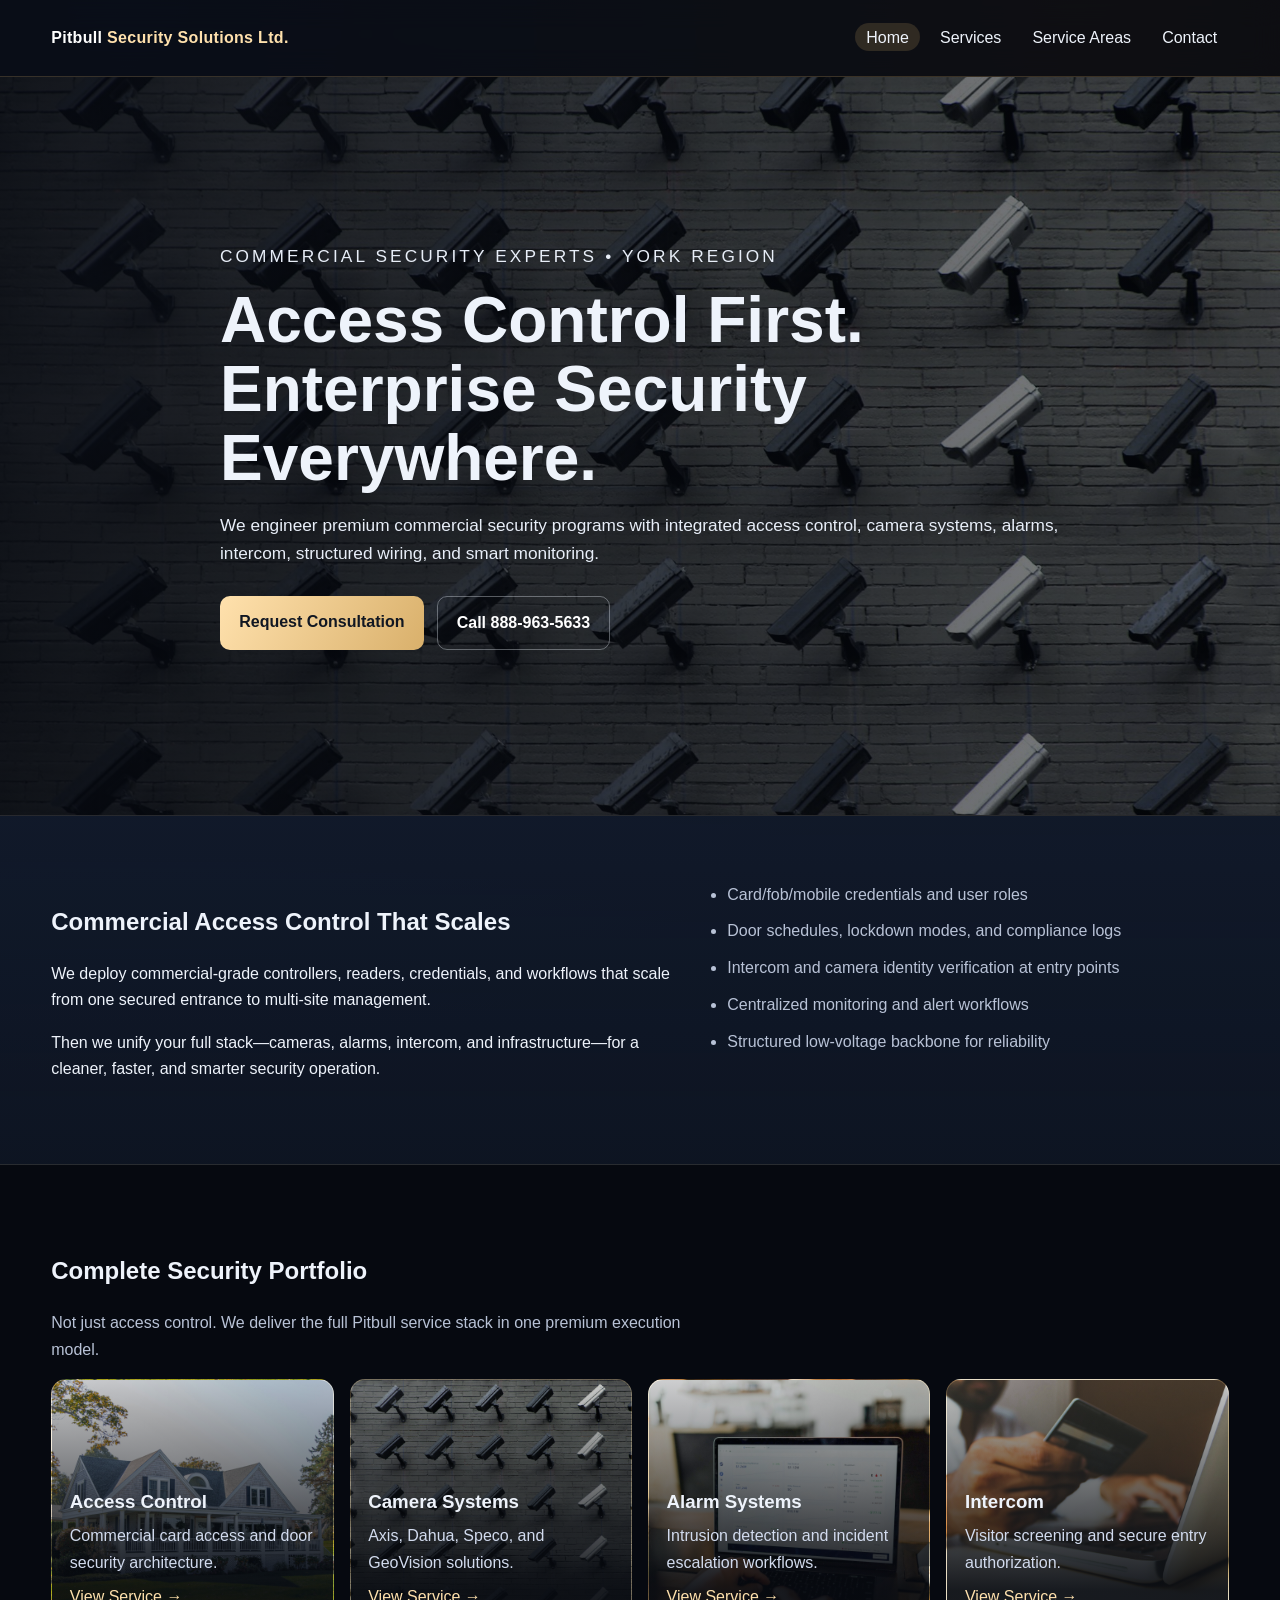
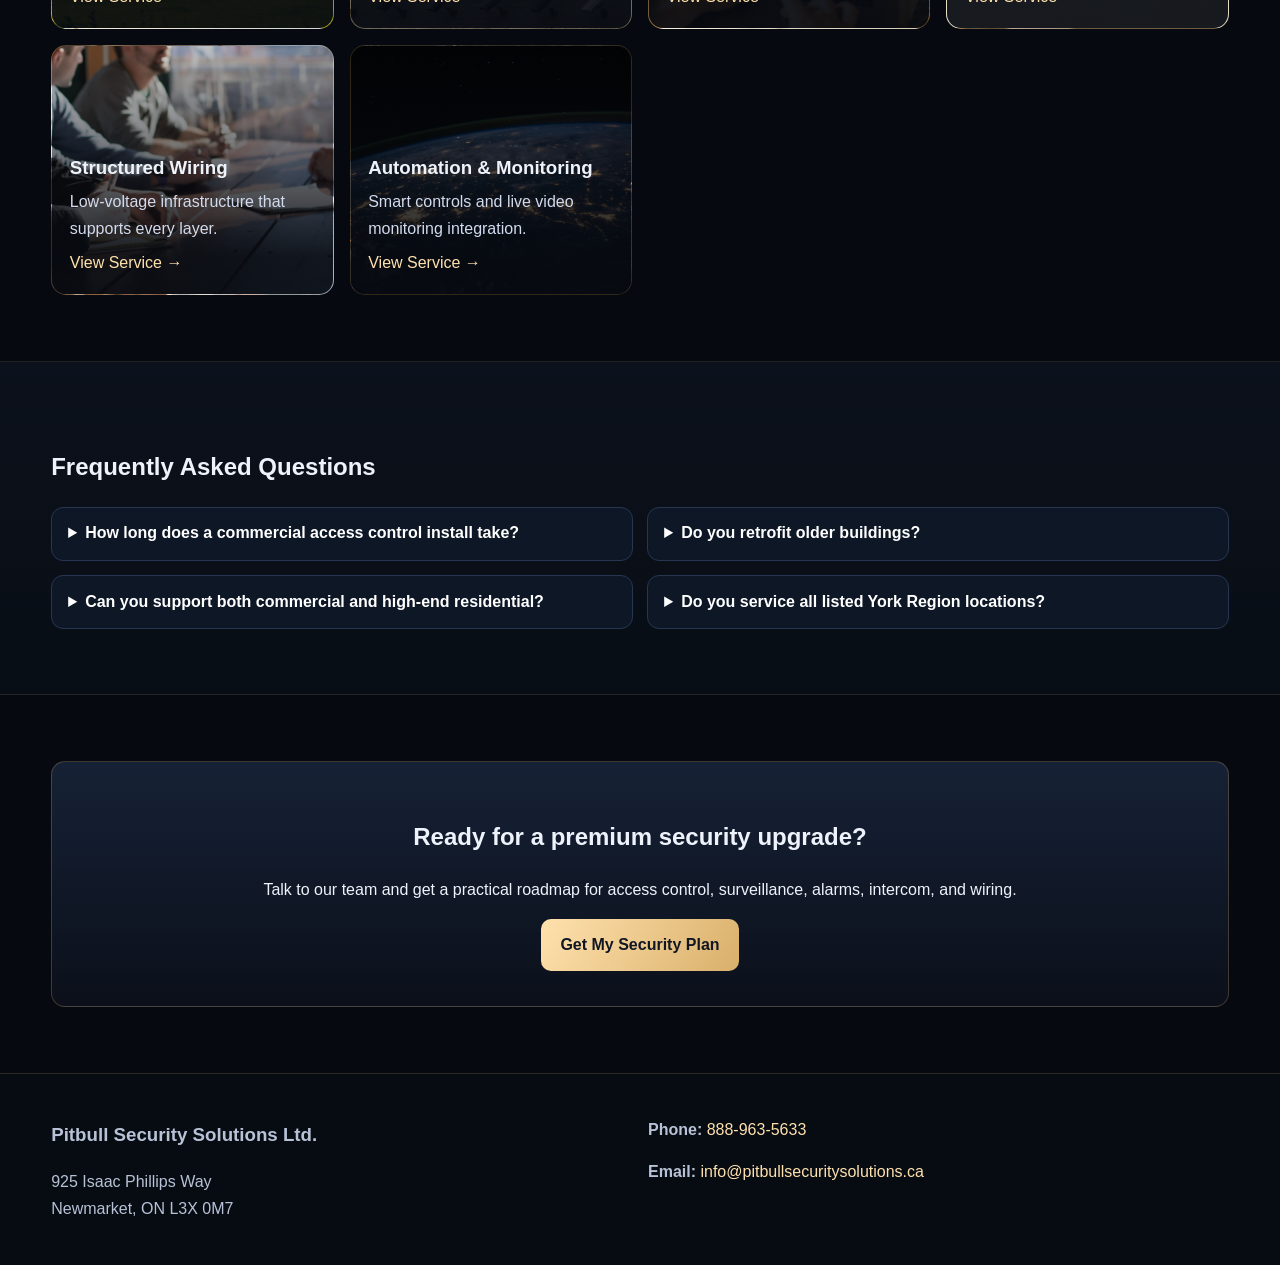
==== index.html @ b4ac7568 "Add service pages and images for Access Control, Alarm Systems, and Service Areas ### Motivation  - " ====
<!doctype html>
<html lang="en-CA">
<head>
  <meta charset="UTF-8">
  <meta name="viewport" content="width=device-width, initial-scale=1.0">
  <title>Commercial Security & Access Control Newmarket | Pitbull Security Solutions Ltd.</title>
  <meta name="description" content="Pitbull Security Solutions Ltd. delivers commercial-first access control, camera systems, alarms, intercom, structured wiring, automation, and monitoring in Newmarket, Aurora, Richmond Hill, East Gwillimbury, Bradford, Georgina/Keswick, and Vaughan.">
  <meta name="keywords" content="commercial access control Newmarket, security cameras Aurora, alarm systems Richmond Hill, intercom installation Vaughan, structured wiring East Gwillimbury, live video monitoring York Region">
  <meta name="robots" content="index,follow,max-snippet:-1,max-image-preview:large,max-video-preview:-1">
  <meta name="author" content="Pitbull Security Solutions Ltd.">
  <meta name="theme-color" content="#060910">
  <meta property="og:locale" content="en_CA">
  <meta property="og:title" content="Pitbull Security Solutions Ltd. | Premium Commercial Security Integration">
  <meta property="og:description" content="Access control-led security design with premium cameras, alarms, intercom, and structured wiring.">
  <meta property="og:type" content="website">
  <meta property="og:url" content="https://pitbullsecuritysolutions.ca/">
  <meta property="og:image" content="https://images.unsplash.com/photo-1529078155058-5d716f45d604?auto=format&fit=crop&w=1600&q=80">
  <meta name="twitter:card" content="summary_large_image">
  <link rel="canonical" href="https://pitbullsecuritysolutions.ca/">
  <link rel="stylesheet" href="styles.css">
  <script type="application/ld+json">
  {
    "@context":"https://schema.org",
    "@graph":[
      {
        "@type":"SecurityService",
        "@id":"https://pitbullsecuritysolutions.ca/#business",
        "name":"Pitbull Security Solutions Ltd.",
        "url":"https://pitbullsecuritysolutions.ca/",
        "telephone":"+1-888-963-5633",
        "email":"info@pitbullsecuritysolutions.ca",
        "image":"https://images.unsplash.com/photo-1529078155058-5d716f45d604?auto=format&fit=crop&w=1600&q=80",
        "address":{"@type":"PostalAddress","streetAddress":"925 Isaac Phillips Way","addressLocality":"Newmarket","addressRegion":"ON","postalCode":"L3X 0M7","addressCountry":"CA"},
        "areaServed":["Newmarket","Aurora","Richmond Hill","East Gwillimbury","Bradford","Georgina","Keswick","Vaughan"],
        "serviceType":["Access Control","Card Access","Camera Systems","Video Surveillance","Alarm Systems","Intercom","Structured Wiring","Low-Voltage Wiring","Smart Home Automation","Automation Systems","Live Video Monitoring"]
      },
      {
        "@type":"FAQPage",
        "mainEntity":[
          {"@type":"Question","name":"What types of properties do you secure?","acceptedAnswer":{"@type":"Answer","text":"We design and install security systems for offices, retail units, warehouses, mixed-use buildings, and high-end residential properties."}},
          {"@type":"Question","name":"Can you combine access control, cameras, alarms, and intercom in one system?","acceptedAnswer":{"@type":"Answer","text":"Yes. Pitbull Security Solutions builds integrated security environments where access control, surveillance, alarms, and intercom work together under one strategy."}},
          {"@type":"Question","name":"Do you provide structured low-voltage wiring?","acceptedAnswer":{"@type":"Answer","text":"Yes. We install structured Cat6/Cat6A low-voltage wiring to support access control, camera systems, alarms, intercom, and future expansion."}},
          {"@type":"Question","name":"Which York Region areas do you serve?","acceptedAnswer":{"@type":"Answer","text":"We serve Newmarket, Aurora, Richmond Hill, East Gwillimbury, Bradford, Georgina/Keswick, and Vaughan."}}
        ]
      }
    ]
  }
  </script>
</head>
<body>
<header class="site-header">
  <div class="container nav-wrap">
    <a class="brand" href="index.html">Pitbull <span>Security Solutions Ltd.</span></a>
    <nav aria-label="Primary navigation">
      <ul>
        <li><a href="index.html" aria-current="page">Home</a></li>
        <li><a href="services.html">Services</a></li>
        <li><a href="areas.html">Service Areas</a></li>
        <li><a href="contact.html">Contact</a></li>
      </ul>
    </nav>
  </div>
</header>

<main>
  <section class="hero">
    <div class="container hero-content">
      <p class="eyebrow">Commercial Security Experts • York Region</p>
      <h1>Access Control First.<br>Enterprise Security Everywhere.</h1>
      <p>We engineer premium commercial security programs with integrated access control, camera systems, alarms, intercom, structured wiring, and smart monitoring.</p>
      <div class="hero-actions">
        <a class="btn btn-primary" href="contact.html">Request Consultation</a>
        <a class="btn btn-secondary" href="tel:8889635633">Call 888-963-5633</a>
      </div>
    </div>
  </section>

  <section class="section dark-panel">
    <div class="container two-col">
      <div>
        <h2>Commercial Access Control That Scales</h2>
        <p>We deploy commercial-grade controllers, readers, credentials, and workflows that scale from one secured entrance to multi-site management.</p>
        <p>Then we unify your full stack—cameras, alarms, intercom, and infrastructure—for a cleaner, faster, and smarter security operation.</p>
      </div>
      <ul class="feature-list">
        <li>Card/fob/mobile credentials and user roles</li>
        <li>Door schedules, lockdown modes, and compliance logs</li>
        <li>Intercom and camera identity verification at entry points</li>
        <li>Centralized monitoring and alert workflows</li>
        <li>Structured low-voltage backbone for reliability</li>
      </ul>
    </div>
  </section>

  <section class="section">
    <div class="container">
      <h2>Complete Security Portfolio</h2>
      <p class="section-lead">Not just access control. We deliver the full Pitbull service stack in one premium execution model.</p>
      <div class="service-grid">
        <article class="service-tile img-access"><div><h3>Access Control</h3><p>Commercial card access and door security architecture.</p><a href="access-control.html">View Service →</a></div></article>
        <article class="service-tile img-camera"><div><h3>Camera Systems</h3><p>Axis, Dahua, Speco, and GeoVision solutions.</p><a href="camera-systems.html">View Service →</a></div></article>
        <article class="service-tile img-alarm"><div><h3>Alarm Systems</h3><p>Intrusion detection and incident escalation workflows.</p><a href="alarm-systems.html">View Service →</a></div></article>
        <article class="service-tile img-intercom"><div><h3>Intercom</h3><p>Visitor screening and secure entry authorization.</p><a href="intercom.html">View Service →</a></div></article>
        <article class="service-tile img-wiring"><div><h3>Structured Wiring</h3><p>Low-voltage infrastructure that supports every layer.</p><a href="structured-wiring.html">View Service →</a></div></article>
        <article class="service-tile img-automation"><div><h3>Automation & Monitoring</h3><p>Smart controls and live video monitoring integration.</p><a href="automation-monitoring.html">View Service →</a></div></article>
      </div>
    </div>
  </section>

  <section class="section faq-section">
    <div class="container">
      <h2>Frequently Asked Questions</h2>
      <div class="faq-grid">
        <details class="faq-item"><summary>How long does a commercial access control install take?</summary><p>Most projects begin with a site survey, then deployment timeline depends on door count, wiring pathways, and integration complexity.</p></details>
        <details class="faq-item"><summary>Do you retrofit older buildings?</summary><p>Yes. We commonly retrofit existing buildings with modern card access, cameras, and structured wiring without disrupting daily operations.</p></details>
        <details class="faq-item"><summary>Can you support both commercial and high-end residential?</summary><p>Absolutely. Our primary positioning is commercial, while still providing luxury residential solutions where needed.</p></details>
        <details class="faq-item"><summary>Do you service all listed York Region locations?</summary><p>Yes—Newmarket, Aurora, Richmond Hill, East Gwillimbury, Bradford, Georgina/Keswick, and Vaughan.</p></details>
      </div>
    </div>
  </section>

  <section class="section cta">
    <div class="container cta-wrap">
      <h2>Ready for a premium security upgrade?</h2>
      <p>Talk to our team and get a practical roadmap for access control, surveillance, alarms, intercom, and wiring.</p>
      <a class="btn btn-primary" href="contact.html">Get My Security Plan</a>
    </div>
  </section>
</main>

<footer class="site-footer">
  <div class="container footer-grid">
    <div>
      <h3>Pitbull Security Solutions Ltd.</h3>
      <p>925 Isaac Phillips Way<br>Newmarket, ON L3X 0M7</p>
    </div>
    <div>
      <p><strong>Phone:</strong> <a href="tel:8889635633">888-963-5633</a></p>
      <p><strong>Email:</strong> <a href="mailto:info@pitbullsecuritysolutions.ca">info@pitbullsecuritysolutions.ca</a></p>
    </div>
  </div>
</footer>
</body>
</html>
---- styles.css ----
:root {
  --bg: #060910;
  --surface: #111a2b;
  --surface-2: #152239;
  --text: #eef3fb;
  --muted: #b8c2d6;
  --accent: #d9b06b;
  --accent-2: #ffe1ad;
  --line: #273651;
  --max: 1200px;
}
* { box-sizing: border-box; }
html, body { margin: 0; padding: 0; }
body {
  font-family: Inter, "Segoe UI", Roboto, sans-serif;
  color: var(--text);
  line-height: 1.65;
  background:
    radial-gradient(circle at 10% 0, rgba(30,50,83,.45) 0, rgba(30,50,83,0) 35%),
    radial-gradient(circle at 85% 0, rgba(104,73,24,.35) 0, rgba(104,73,24,0) 30%),
    var(--bg);
}
.container { width: min(var(--max), 92vw); margin-inline: auto; }
a { color: var(--accent-2); text-decoration: none; }
a:hover { color: #fff; }

.site-header {
  position: sticky; top: 0; z-index: 100;
  background: rgba(8,11,18,.78);
  border-bottom: 1px solid rgba(217,176,107,.22);
  backdrop-filter: blur(14px);
}
.nav-wrap { min-height: 76px; display: flex; align-items: center; justify-content: space-between; gap: 1rem; }
.brand { color:#fff; font-weight: 800; letter-spacing:.02em; }
.brand span { color: var(--accent-2); }
nav ul { margin:0; padding:0; list-style:none; display:flex; flex-wrap:wrap; gap:.5rem; }
nav a { color: var(--text); border-radius:999px; padding:.35rem .72rem; }
nav a[aria-current="page"], nav a:hover { background: rgba(217,176,107,.17); }

.hero {
  min-height: 82vh; display:flex; align-items:center;
  background-image: linear-gradient(to right, rgba(6,9,16,.9), rgba(6,9,16,.48)), url('assets/images/camera.jpg');
  background-size: cover; background-position: center;
}
.hero-content { max-width: 840px; padding: 5.1rem 0; }
.eyebrow { margin:0 0 1rem; text-transform: uppercase; letter-spacing:.18em; font-size:.74rem; color:var(--accent-2); }
h1 { margin:0 0 1rem; line-height:1.08; font-size: clamp(2rem, 5vw, 4rem); }
.hero p { color:#e8eef8; font-size:1.08rem; }
.hero-actions { display:flex; flex-wrap: wrap; gap:.8rem; margin-top:1.8rem; }
.btn { display:inline-block; padding:.8rem 1.2rem; border-radius:10px; font-weight:700; }
.btn-primary { background: linear-gradient(120deg, var(--accent-2), var(--accent)); color:#111722; }
.btn-secondary { border:1px solid rgba(238,243,251,.35); color:#fff; }

.section { padding: 4.1rem 0; }
.dark-panel { background: linear-gradient(180deg, rgba(17,26,43,.92), rgba(17,26,43,.67)); border-top:1px solid rgba(217,176,107,.12); border-bottom:1px solid rgba(217,176,107,.12); }
.two-col { display:grid; grid-template-columns: 1.2fr 1fr; gap: 2rem; }
.feature-list { margin:0; padding-left:1.2rem; color:var(--muted); }
.feature-list li { margin-bottom:.65rem; }

.section-lead { color:var(--muted); max-width:75ch; }
.cards, .service-links { display:grid; grid-template-columns: repeat(auto-fit,minmax(240px,1fr)); gap:1rem; }
.card {
  background: linear-gradient(180deg, rgba(21,34,57,.92), rgba(16,25,41,.95));
  border:1px solid var(--line); border-radius:14px; padding:1.2rem;
  box-shadow: inset 0 1px rgba(255,255,255,.03), 0 10px 20px rgba(0,0,0,.2);
}
.card h2,.card h3 { margin-top:0; color:#fff; }
.card p { color:var(--muted); }

.service-grid {
  display:grid;
  grid-template-columns: repeat(auto-fit, minmax(280px,1fr));
  gap: 1rem;
}
.service-tile {
  min-height: 250px;
  border-radius: 15px;
  overflow: hidden;
  border: 1px solid rgba(217,176,107,.22);
  position: relative;
  display:flex;
  align-items:flex-end;
  background-size: cover;
  background-position: center;
}
.service-tile::before {
  content:"";
  position:absolute; inset:0;
  background: linear-gradient(to top, rgba(7,10,16,.93) 15%, rgba(7,10,16,.2));
}
.service-tile > div { position: relative; z-index:1; padding:1.1rem; }
.service-tile h3 { margin:0 0 .35rem; }
.service-tile p { margin:.15rem 0 .5rem; color:#d2dbee; }

.img-access { background-image:url('assets/images/access.jpg'); }
.img-camera { background-image:url('assets/images/camera.jpg'); }
.img-alarm { background-image:url('assets/images/alarm.jpg'); }
.img-intercom { background-image:url('assets/images/intercom.jpg'); }
.img-wiring { background-image:url('assets/images/wiring.jpg'); }
.img-automation { background-image:url('assets/images/automation.jpg'); }

.internal-hero {
  padding: 4.5rem 0 3rem;
  background-image: linear-gradient(130deg, rgba(13,21,35,.95), rgba(16,26,44,.78));
  border-bottom: 1px solid rgba(217,176,107,.15);
}
.internal-hero.img-access,
.internal-hero.img-camera,
.internal-hero.img-alarm,
.internal-hero.img-intercom,
.internal-hero.img-wiring,
.internal-hero.img-automation { background-blend-mode: overlay; }
.map-bg { background-image: linear-gradient(130deg, rgba(13,21,35,.93), rgba(16,26,44,.78)), url('assets/images/map.jpg'); background-size:cover; }

.cta-wrap { text-align:center; border:1px solid rgba(217,176,107,.25); border-radius:14px; padding:2.2rem; background:linear-gradient(180deg,rgba(23,35,56,.95),rgba(12,17,27,.92)); }
.site-footer { border-top:1px solid rgba(217,176,107,.18); background:#070b12; color:var(--muted); padding:1.7rem 0; }
.footer-grid { display:grid; grid-template-columns: repeat(auto-fit,minmax(230px,1fr)); gap:1rem; }

@media (max-width: 900px) {
  .two-col { grid-template-columns: 1fr; }
}
@media (max-width: 650px) {
  .nav-wrap { flex-direction:column; justify-content:center; padding:.65rem 0; }
  .hero { min-height: 70vh; }
  .hero-content { padding: 3.4rem 0; }
}

.service-card-link { display: block; }
.service-thumb {
  display: block;
  height: 120px;
  border-radius: 10px;
  margin-bottom: .9rem;
  background-size: cover;
  background-position: center;
  border: 1px solid rgba(217,176,107,.2);
}

.internal-hero.img-access { background-image: linear-gradient(130deg, rgba(13,21,35,.8), rgba(16,26,44,.65)), url('assets/images/access.jpg'); background-size: cover; background-position: center; }
.internal-hero.img-camera { background-image: linear-gradient(130deg, rgba(13,21,35,.8), rgba(16,26,44,.65)), url('assets/images/camera.jpg'); background-size: cover; background-position: center; }
.internal-hero.img-alarm { background-image: linear-gradient(130deg, rgba(13,21,35,.8), rgba(16,26,44,.65)), url('assets/images/alarm.jpg'); background-size: cover; background-position: center; }
.internal-hero.img-intercom { background-image: linear-gradient(130deg, rgba(13,21,35,.8), rgba(16,26,44,.65)), url('assets/images/intercom.jpg'); background-size: cover; background-position: center; }
.internal-hero.img-wiring { background-image: linear-gradient(130deg, rgba(13,21,35,.8), rgba(16,26,44,.65)), url('assets/images/wiring.jpg'); background-size: cover; background-position: center; }
.internal-hero.img-automation { background-image: linear-gradient(130deg, rgba(13,21,35,.8), rgba(16,26,44,.65)), url('assets/images/automation.jpg'); background-size: cover; background-position: center; }

.image-band {
  display: grid;
  grid-template-columns: repeat(auto-fit, minmax(240px,1fr));
  gap: 1rem;
}
.band-tile {
  min-height: 190px;
  border-radius: 14px;
  border: 1px solid rgba(217,176,107,.2);
  position: relative;
  overflow: hidden;
  display: flex;
  align-items: end;
  background-size: cover;
  background-position: center;
}
.band-tile::before {
  content: "";
  position: absolute;
  inset: 0;
  background: linear-gradient(to top, rgba(7,10,16,.88) 20%, rgba(7,10,16,.15));
}
.band-tile h3 {
  position: relative;
  z-index: 1;
  margin: 0;
  padding: 1rem;
}

.img-contact-panel {
  background-image: linear-gradient(140deg, rgba(14,22,36,.92), rgba(14,22,36,.82)), url('assets/images/contact.jpg');
  background-size: cover;
  background-position: center;
}


.img-access-commercial { background-image: linear-gradient(130deg, rgba(10,18,30,.82), rgba(10,18,30,.66)), url('assets/images/access-commercial.jpg'); background-size: cover; background-position: center; }
.img-intercom-pro { background-image: linear-gradient(130deg, rgba(10,18,30,.82), rgba(10,18,30,.66)), url('assets/images/intercom-pro.jpg'); background-size: cover; background-position: center; }
.img-wiring-pro { background-image: linear-gradient(130deg, rgba(10,18,30,.82), rgba(10,18,30,.66)), url('assets/images/wiring-pro.jpg'); background-size: cover; background-position: center; }

.faq-section { background: linear-gradient(180deg, rgba(12,18,29,.9), rgba(8,13,22,.92)); border-top: 1px solid rgba(217,176,107,.12); border-bottom: 1px solid rgba(217,176,107,.12); }
.faq-grid { display: grid; grid-template-columns: 1fr 1fr; gap: .9rem; }
.faq-item { border: 1px solid var(--line); border-radius: 12px; padding: .8rem 1rem; background: rgba(16,25,41,.86); }
.faq-item summary { cursor: pointer; font-weight: 700; color: #fff; }
.faq-item p { color: var(--muted); margin: .75rem 0 0; }

.form-section { padding-top: 0; }
.form-card { max-width: 860px; margin: 0 auto; }
.contact-form { display: grid; grid-template-columns: 1fr 1fr; gap: .9rem; }
.contact-form label { display: grid; gap: .4rem; color: #dce6f7; font-size: .95rem; }
.contact-form input,
.contact-form select,
.contact-form textarea {
  width: 100%;
  border: 1px solid rgba(217,176,107,.22);
  border-radius: 8px;
  background: rgba(8,12,20,.8);
  color: #fff;
  padding: .68rem .75rem;
  font: inherit;
}
.contact-form textarea,
.contact-form label:last-of-type,
.contact-form button { grid-column: 1 / -1; }

@media (max-width: 850px) {
  .faq-grid,
  .contact-form { grid-template-columns: 1fr; }
}
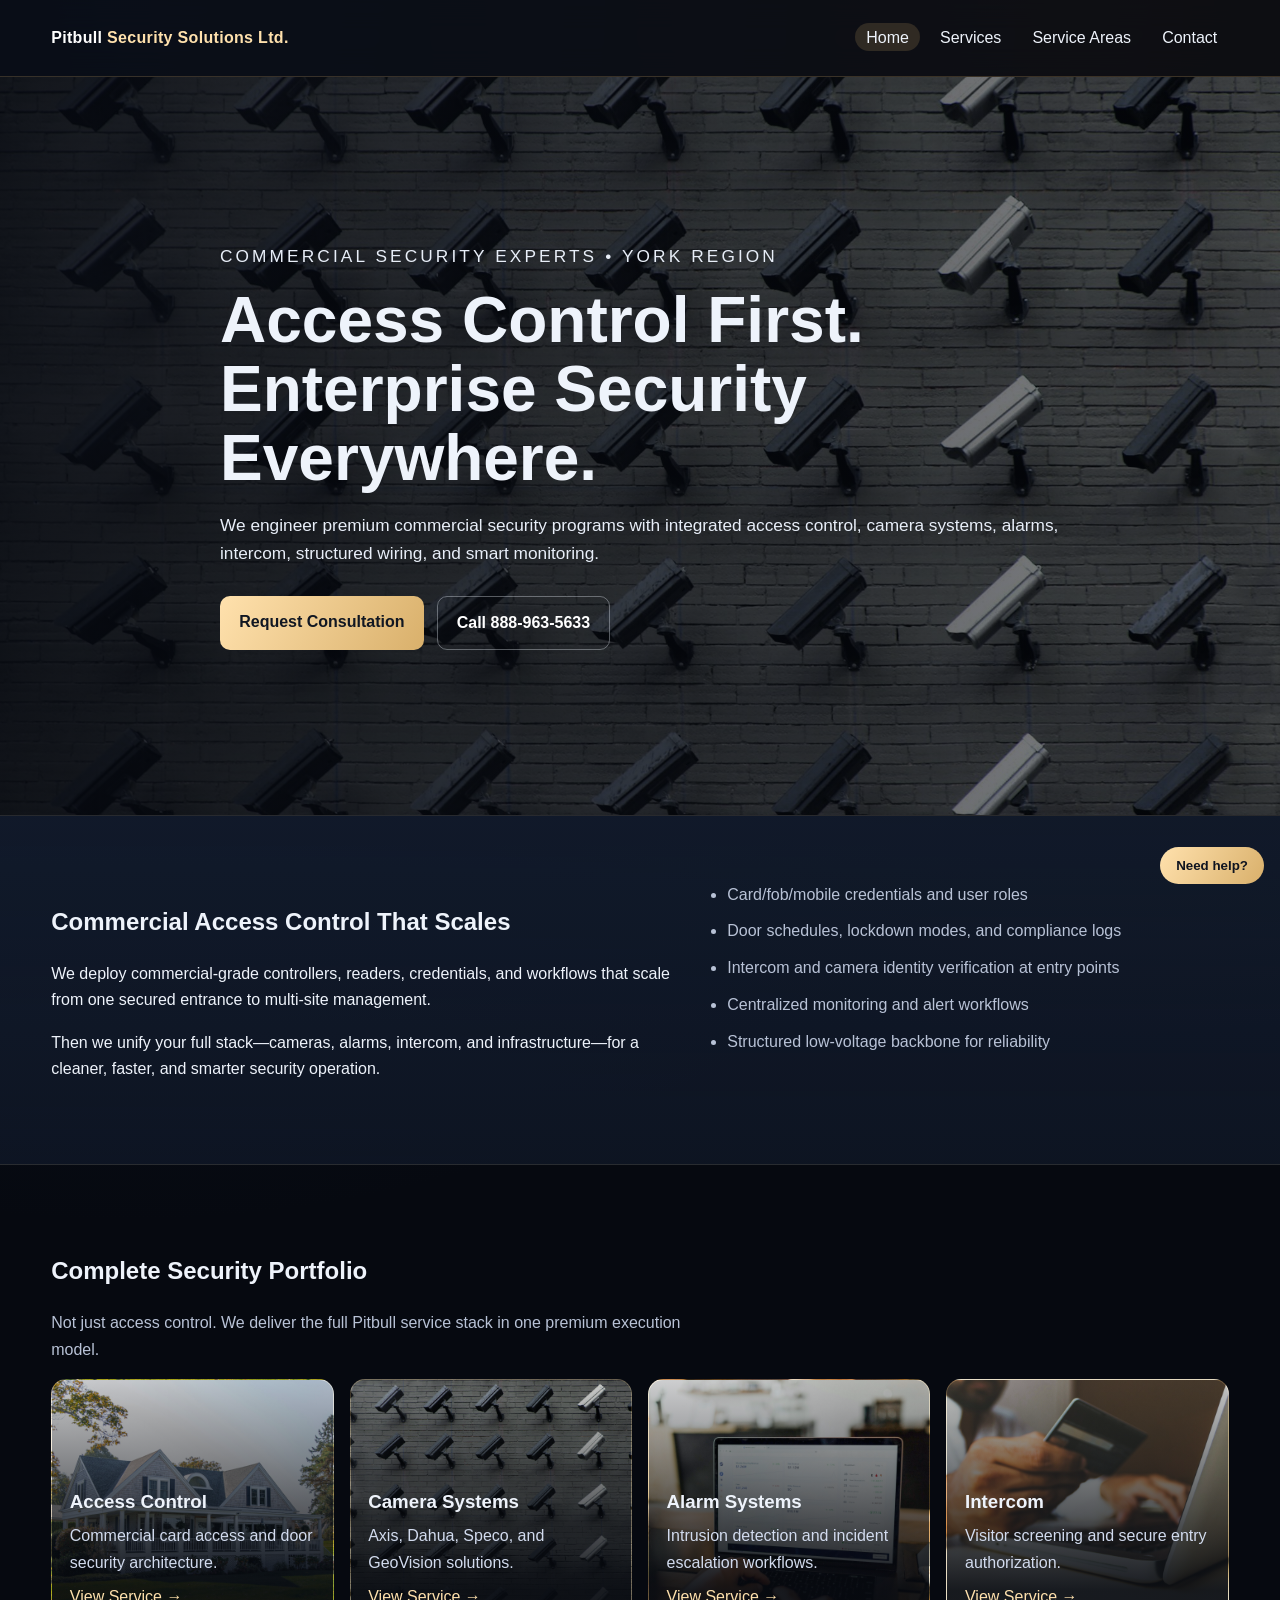
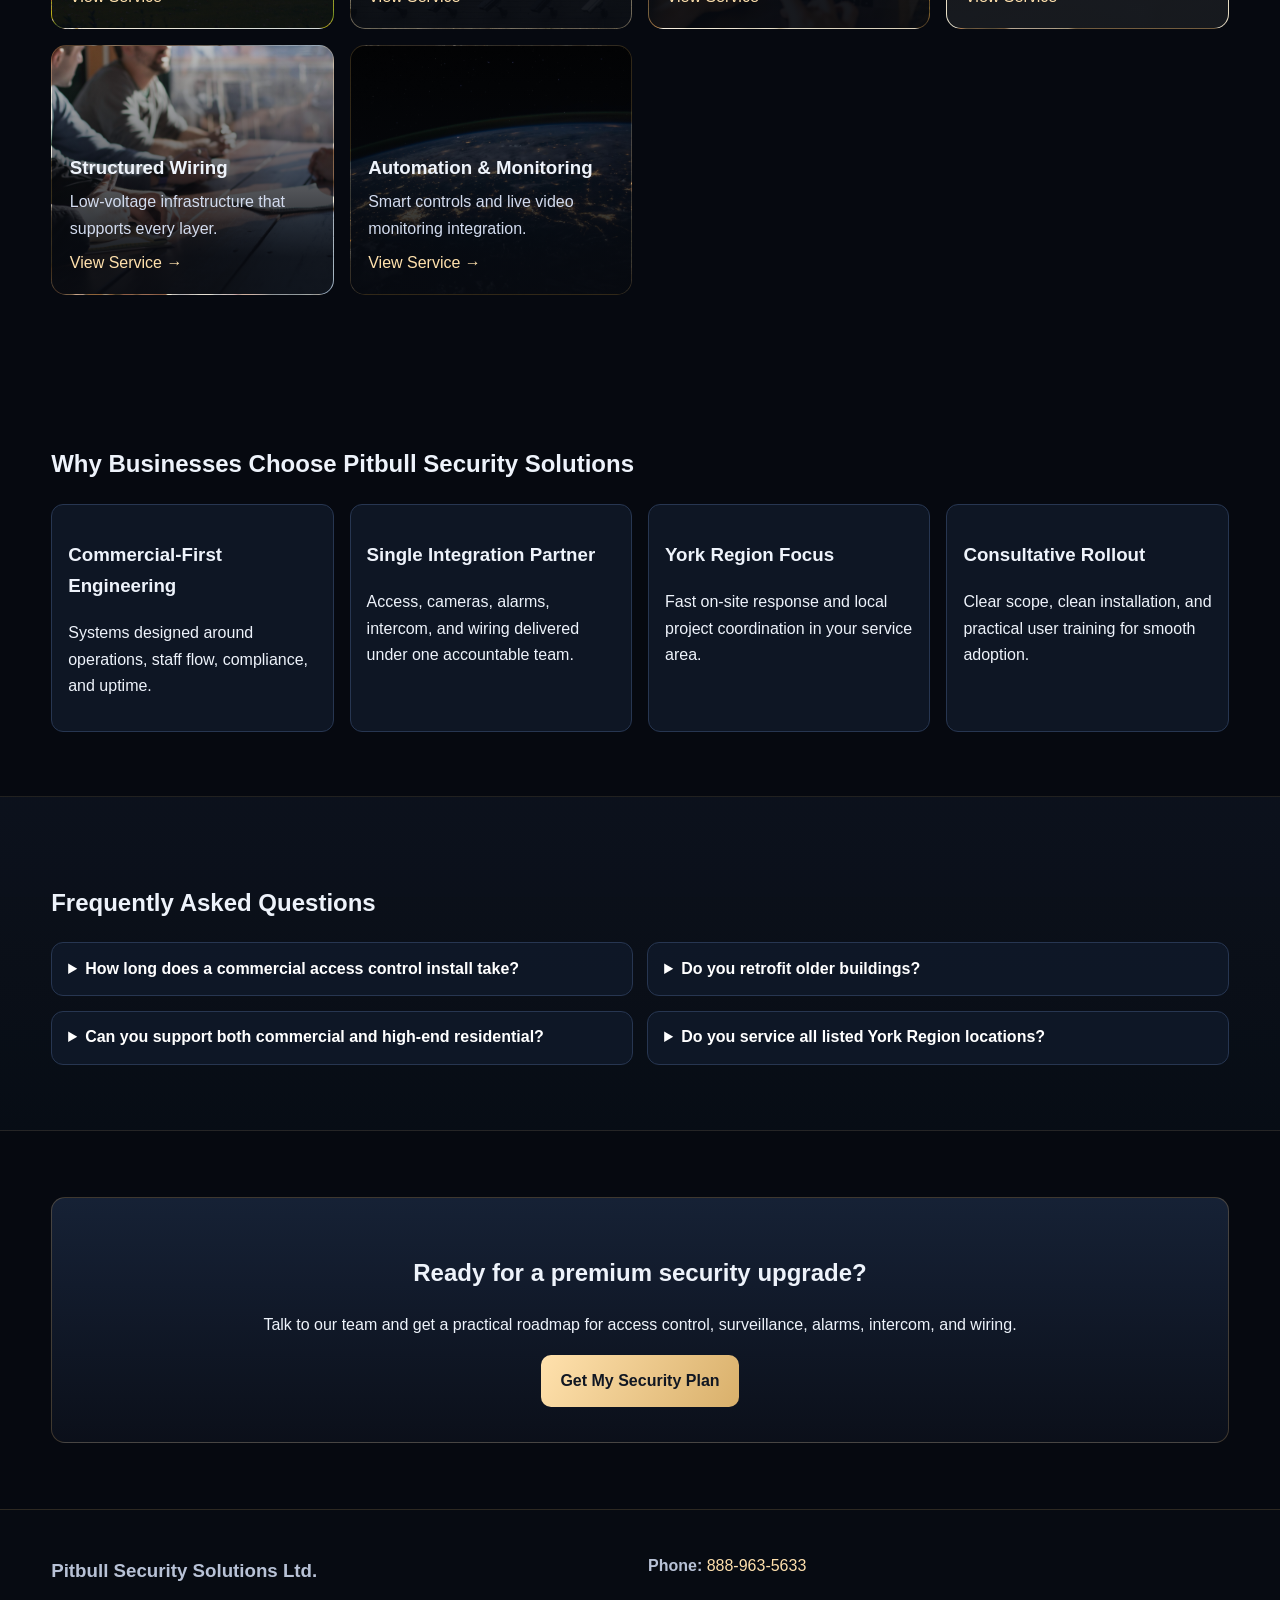
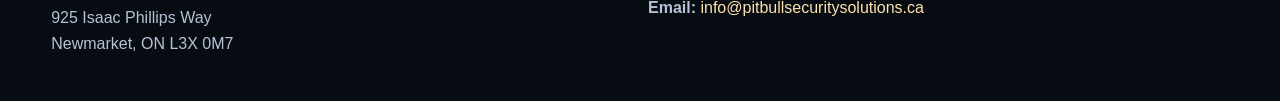
==== commit 4b22a1d9: "Production harden site with chat assistant, richer content, and PWA metadata" ====
--- a/index.html
+++ b/index.html
@@ -18,6 +18,8 @@
   <meta name="twitter:card" content="summary_large_image">
   <link rel="canonical" href="https://pitbullsecuritysolutions.ca/">
   <link rel="stylesheet" href="styles.css">
+  <link rel="icon" href="favicon.svg" type="image/svg+xml">
+  <link rel="manifest" href="site.webmanifest">
   <script type="application/ld+json">
   {
     "@context":"https://schema.org",
@@ -107,6 +109,19 @@
     </div>
   </section>
 
+
+  <section class="pro-section">
+    <div class="container">
+      <h2>Why Businesses Choose Pitbull Security Solutions</h2>
+      <div class="pro-grid">
+        <article class="kpi"><h3>Commercial-First Engineering</h3><p>Systems designed around operations, staff flow, compliance, and uptime.</p></article>
+        <article class="kpi"><h3>Single Integration Partner</h3><p>Access, cameras, alarms, intercom, and wiring delivered under one accountable team.</p></article>
+        <article class="kpi"><h3>York Region Focus</h3><p>Fast on-site response and local project coordination in your service area.</p></article>
+        <article class="kpi"><h3>Consultative Rollout</h3><p>Clear scope, clean installation, and practical user training for smooth adoption.</p></article>
+      </div>
+    </div>
+  </section>
+
   <section class="section faq-section">
     <div class="container">
       <h2>Frequently Asked Questions</h2>
@@ -140,5 +155,6 @@
     </div>
   </div>
 </footer>
+  <script src="assistant-chat.js" defer></script>
 </body>
 </html>
--- a/styles.css
+++ b/styles.css
@@ -212,3 +212,23 @@
   .faq-grid,
   .contact-form { grid-template-columns: 1fr; }
 }
+
+/* Production hardening UI additions */
+.pro-section { padding: 4rem 0; }
+.pro-grid { display:grid; grid-template-columns: repeat(auto-fit, minmax(220px,1fr)); gap:1rem; }
+.kpi { border:1px solid var(--line); border-radius:12px; padding:1rem; background:rgba(16,25,41,.85); }
+
+.chat-widget { position: fixed; right: 1rem; bottom: 1rem; z-index: 999; font-family: Inter, sans-serif; }
+.chat-toggle { background: linear-gradient(120deg, var(--accent-2), var(--accent)); color:#0f1420; border:0; border-radius:999px; padding:.7rem 1rem; font-weight:700; cursor:pointer; }
+.chat-panel { width: min(92vw, 340px); margin-top:.6rem; border:1px solid rgba(217,176,107,.28); border-radius:14px; background:#0c1220; box-shadow:0 10px 30px rgba(0,0,0,.35); overflow:hidden; }
+.chat-panel header { display:flex; justify-content:space-between; align-items:center; padding:.7rem .85rem; background:#111a2b; }
+.chat-close { background:none; border:0; color:#fff; font-size:1.2rem; cursor:pointer; }
+.chat-body { max-height: 260px; overflow:auto; padding:.8rem; display:grid; gap:.5rem; }
+.chat-body p { margin:0; padding:.5rem .6rem; border-radius:10px; font-size:.92rem; }
+.chat-body .bot { background:#1a253a; color:#e9effa; }
+.chat-body .user { background:#283856; color:#fff; justify-self:end; }
+.chat-form { display:flex; gap:.45rem; padding:.75rem; border-top:1px solid #23314b; }
+.chat-form input { flex:1; border:1px solid #2c3b59; border-radius:8px; background:#0a101c; color:#fff; padding:.55rem .6rem; }
+.chat-form button { border:0; border-radius:8px; background:#d9b06b; color:#101722; padding:.55rem .72rem; font-weight:700; }
+.chat-escalate { display:flex; justify-content:space-between; gap:.4rem; padding:0 .75rem .75rem; }
+.chat-escalate a { font-size:.8rem; }
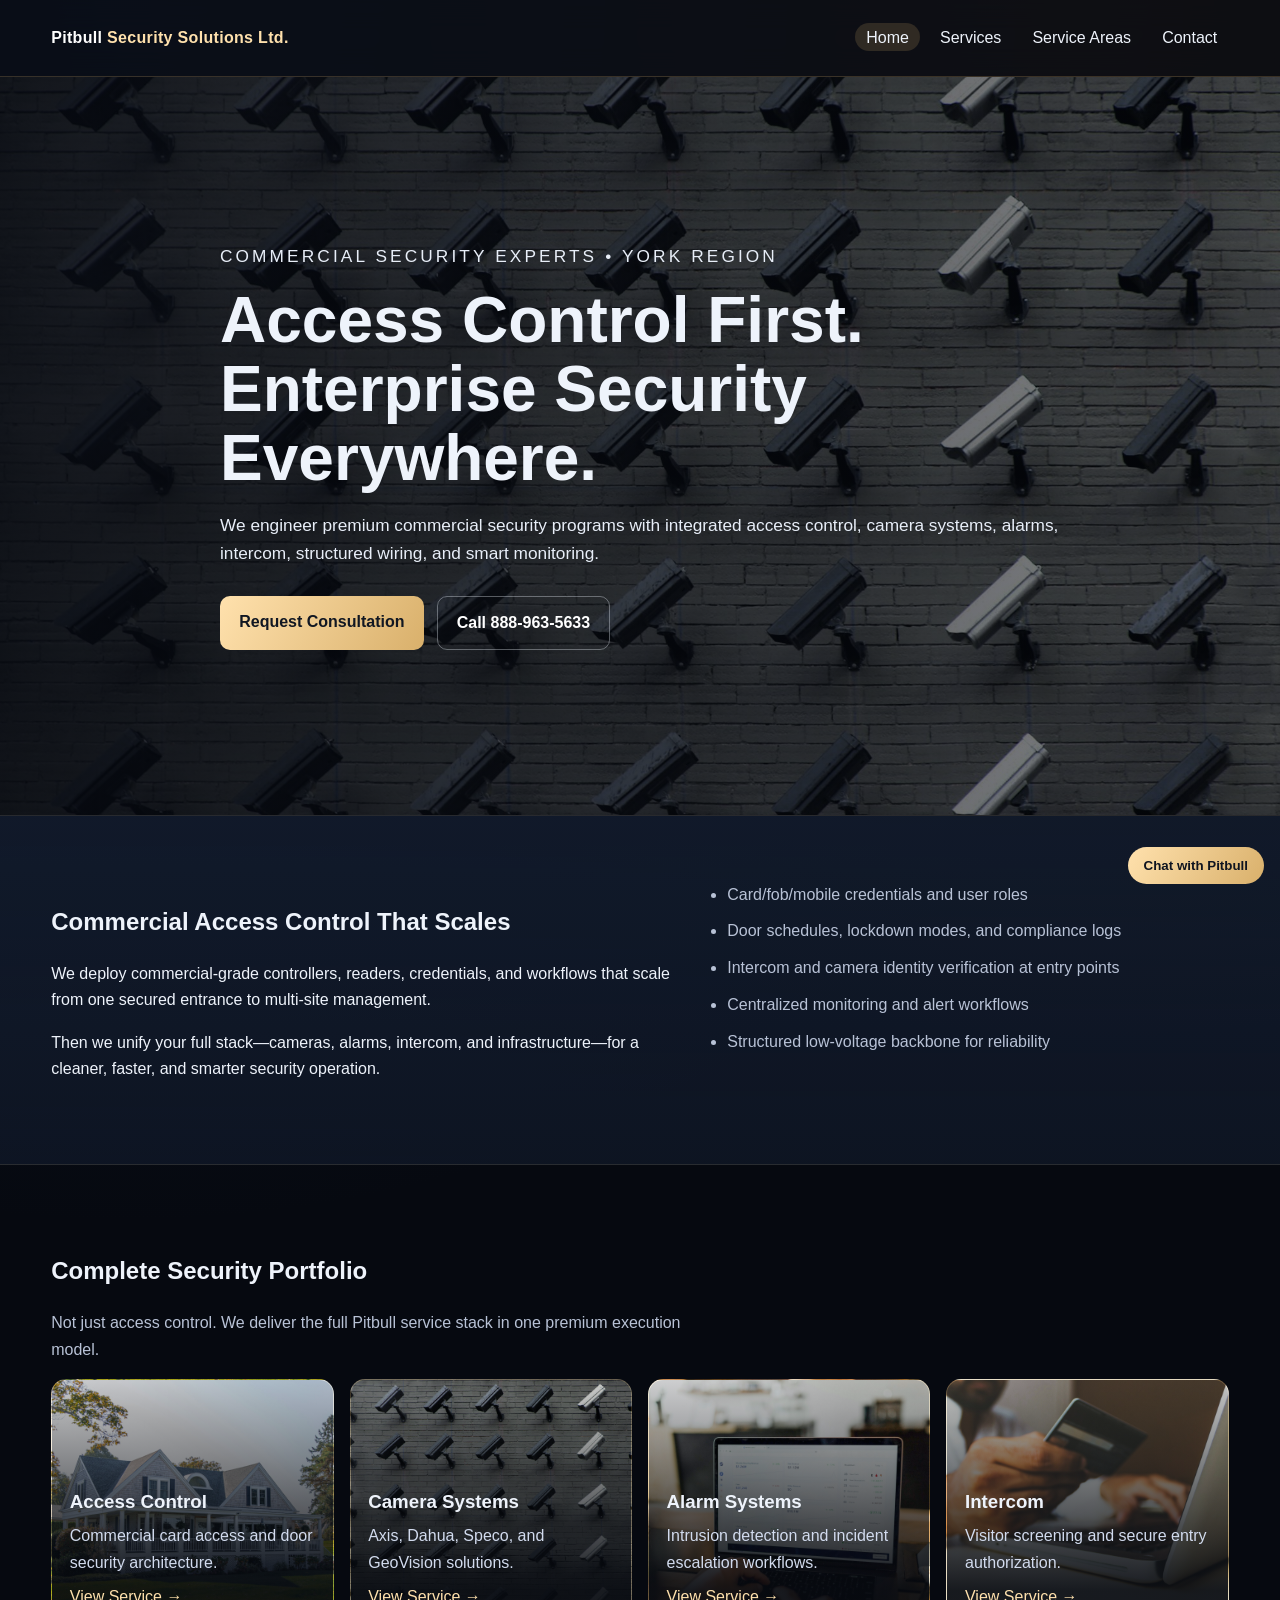
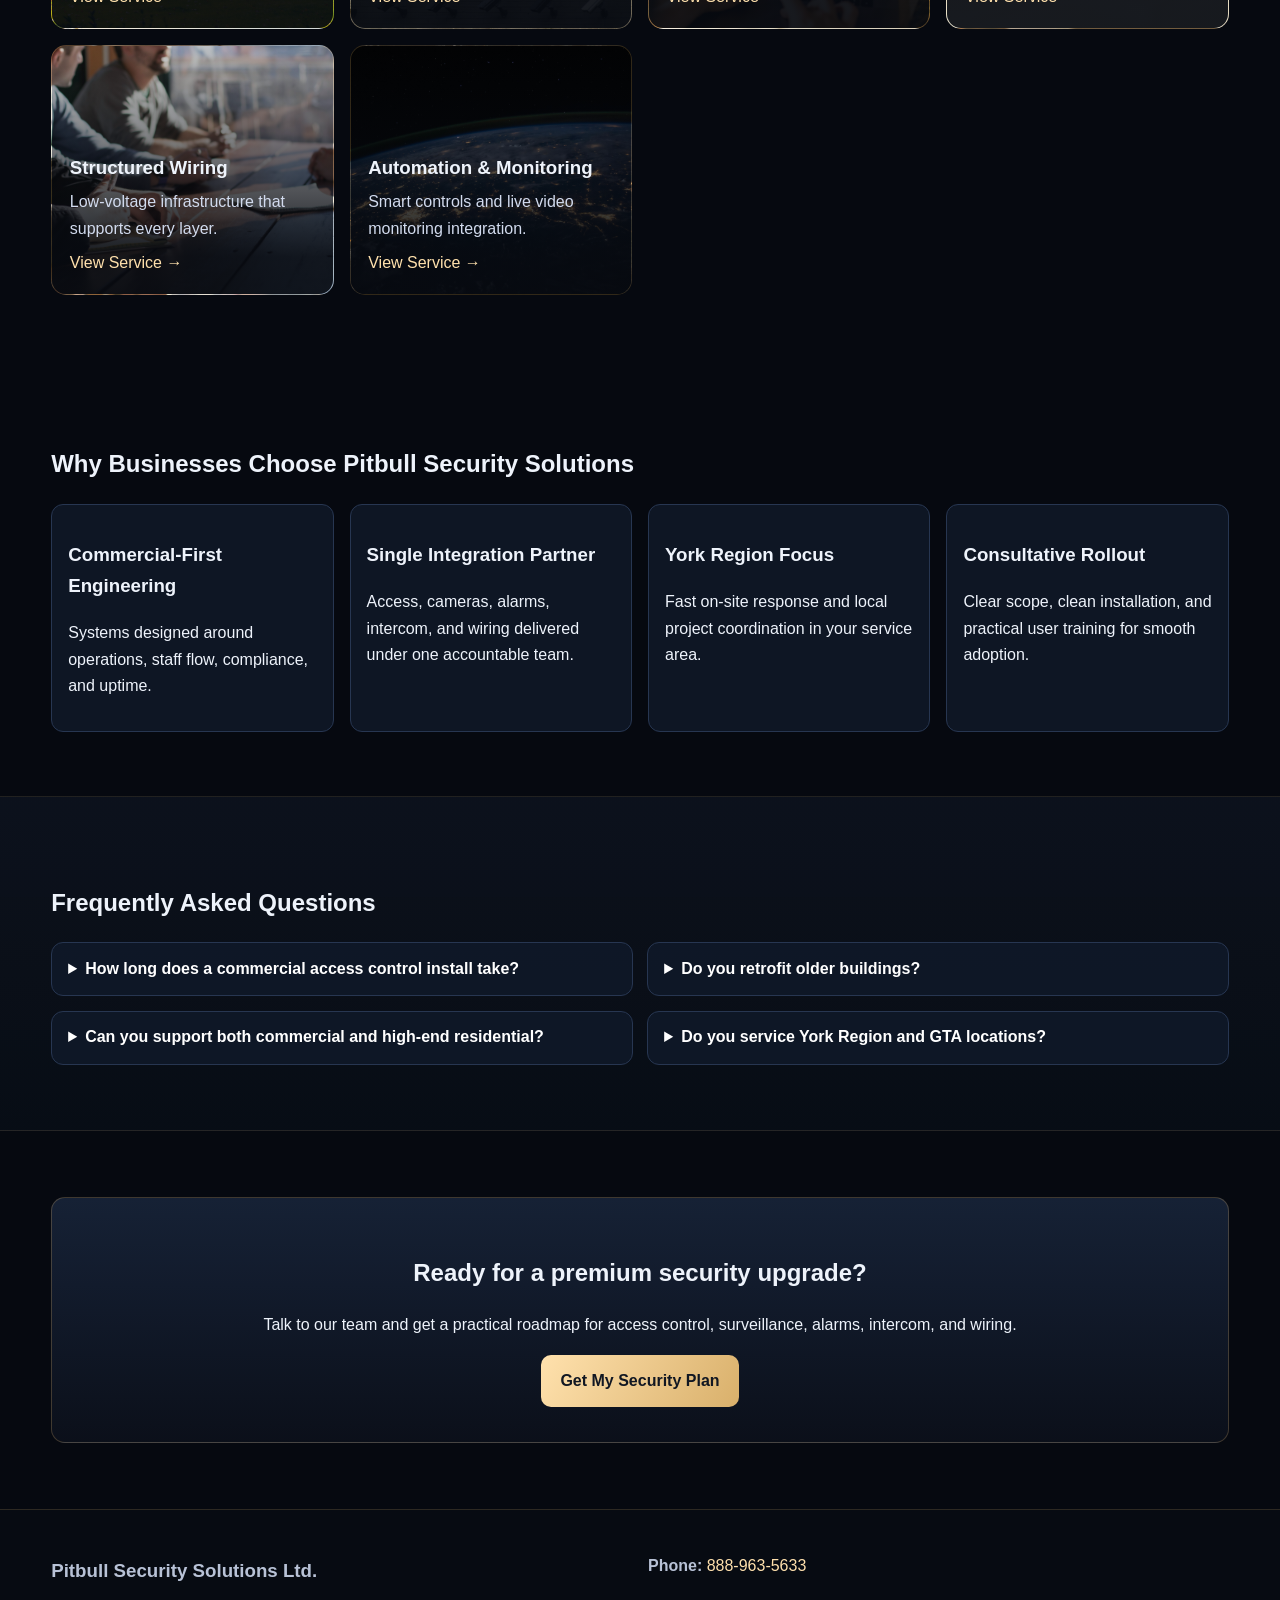
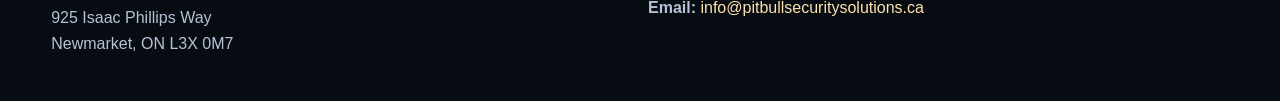
==== commit 8a81240d: "Expand service content, add GTA coverage, and add lead-gen playbook" ====
--- a/index.html
+++ b/index.html
@@ -4,7 +4,7 @@
   <meta charset="UTF-8">
   <meta name="viewport" content="width=device-width, initial-scale=1.0">
   <title>Commercial Security & Access Control Newmarket | Pitbull Security Solutions Ltd.</title>
-  <meta name="description" content="Pitbull Security Solutions Ltd. delivers commercial-first access control, camera systems, alarms, intercom, structured wiring, automation, and monitoring in Newmarket, Aurora, Richmond Hill, East Gwillimbury, Bradford, Georgina/Keswick, and Vaughan.">
+  <meta name="description" content="Pitbull Security Solutions Ltd. delivers commercial-first access control, camera systems, alarms, intercom, structured wiring, automation, and monitoring in Newmarket, Aurora, Richmond Hill, East Gwillimbury, Bradford, Georgina/Keswick, Vaughan, and GTA project coverage including Toronto, Markham, Mississauga, and Brampton.">
   <meta name="keywords" content="commercial access control Newmarket, security cameras Aurora, alarm systems Richmond Hill, intercom installation Vaughan, structured wiring East Gwillimbury, live video monitoring York Region">
   <meta name="robots" content="index,follow,max-snippet:-1,max-image-preview:large,max-video-preview:-1">
   <meta name="author" content="Pitbull Security Solutions Ltd.">
@@ -33,7 +33,7 @@
         "email":"info@pitbullsecuritysolutions.ca",
         "image":"https://images.unsplash.com/photo-1529078155058-5d716f45d604?auto=format&fit=crop&w=1600&q=80",
         "address":{"@type":"PostalAddress","streetAddress":"925 Isaac Phillips Way","addressLocality":"Newmarket","addressRegion":"ON","postalCode":"L3X 0M7","addressCountry":"CA"},
-        "areaServed":["Newmarket","Aurora","Richmond Hill","East Gwillimbury","Bradford","Georgina","Keswick","Vaughan"],
+        "areaServed":["Newmarket","Aurora","Richmond Hill","East Gwillimbury","Bradford","Georgina","Keswick","Vaughan","Markham","Toronto","Mississauga","Brampton"],
         "serviceType":["Access Control","Card Access","Camera Systems","Video Surveillance","Alarm Systems","Intercom","Structured Wiring","Low-Voltage Wiring","Smart Home Automation","Automation Systems","Live Video Monitoring"]
       },
       {
@@ -42,7 +42,7 @@
           {"@type":"Question","name":"What types of properties do you secure?","acceptedAnswer":{"@type":"Answer","text":"We design and install security systems for offices, retail units, warehouses, mixed-use buildings, and high-end residential properties."}},
           {"@type":"Question","name":"Can you combine access control, cameras, alarms, and intercom in one system?","acceptedAnswer":{"@type":"Answer","text":"Yes. Pitbull Security Solutions builds integrated security environments where access control, surveillance, alarms, and intercom work together under one strategy."}},
           {"@type":"Question","name":"Do you provide structured low-voltage wiring?","acceptedAnswer":{"@type":"Answer","text":"Yes. We install structured Cat6/Cat6A low-voltage wiring to support access control, camera systems, alarms, intercom, and future expansion."}},
-          {"@type":"Question","name":"Which York Region areas do you serve?","acceptedAnswer":{"@type":"Answer","text":"We serve Newmarket, Aurora, Richmond Hill, East Gwillimbury, Bradford, Georgina/Keswick, and Vaughan."}}
+          {"@type":"Question","name":"Which York Region and GTA areas do you serve?","acceptedAnswer":{"@type":"Answer","text":"We serve Newmarket, Aurora, Richmond Hill, East Gwillimbury, Bradford, Georgina/Keswick, Vaughan, and GTA project coverage including Toronto, Markham, Mississauga, and Brampton."}}
         ]
       }
     ]
@@ -129,7 +129,7 @@
         <details class="faq-item"><summary>How long does a commercial access control install take?</summary><p>Most projects begin with a site survey, then deployment timeline depends on door count, wiring pathways, and integration complexity.</p></details>
         <details class="faq-item"><summary>Do you retrofit older buildings?</summary><p>Yes. We commonly retrofit existing buildings with modern card access, cameras, and structured wiring without disrupting daily operations.</p></details>
         <details class="faq-item"><summary>Can you support both commercial and high-end residential?</summary><p>Absolutely. Our primary positioning is commercial, while still providing luxury residential solutions where needed.</p></details>
-        <details class="faq-item"><summary>Do you service all listed York Region locations?</summary><p>Yes—Newmarket, Aurora, Richmond Hill, East Gwillimbury, Bradford, Georgina/Keswick, and Vaughan.</p></details>
+        <details class="faq-item"><summary>Do you service York Region and GTA locations?</summary><p>Yes—Newmarket, Aurora, Richmond Hill, East Gwillimbury, Bradford, Georgina/Keswick, Vaughan, and GTA project coverage including Toronto, Markham, Mississauga, and Brampton.</p></details>
       </div>
     </div>
   </section>
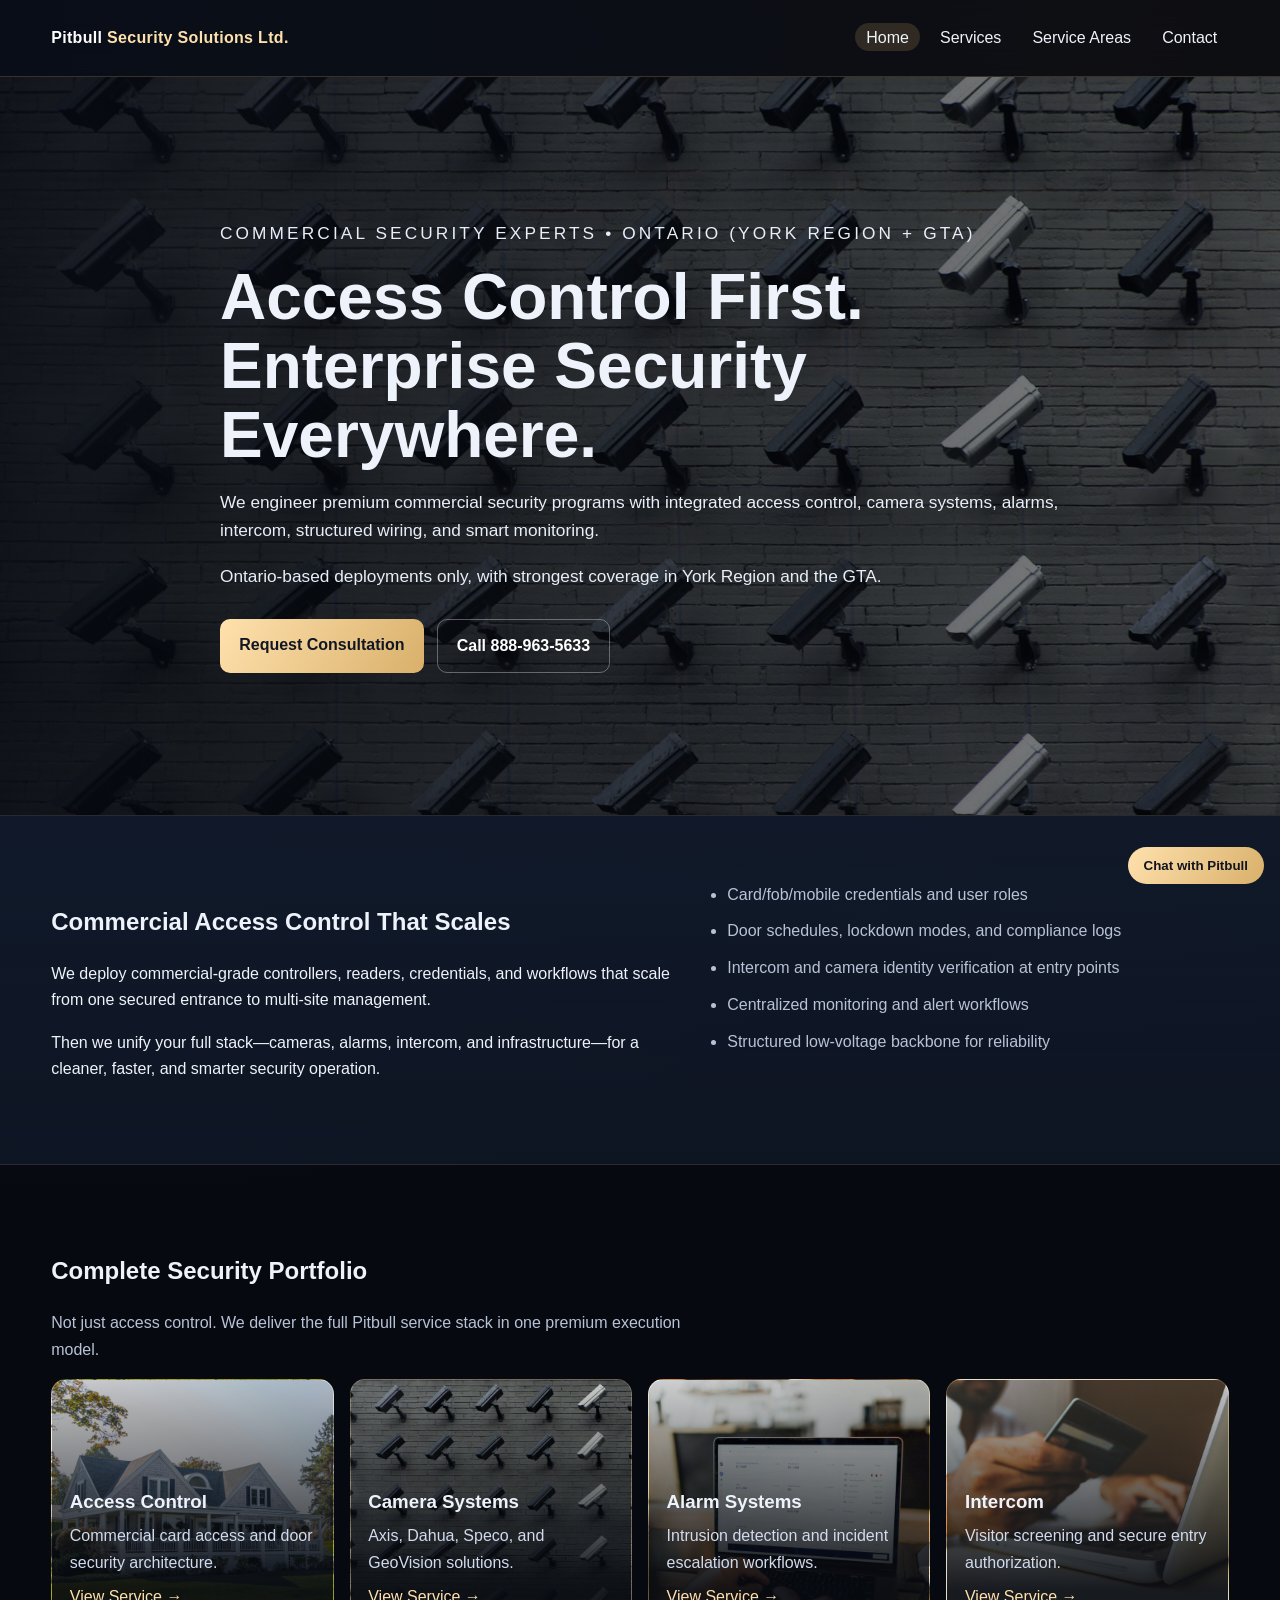
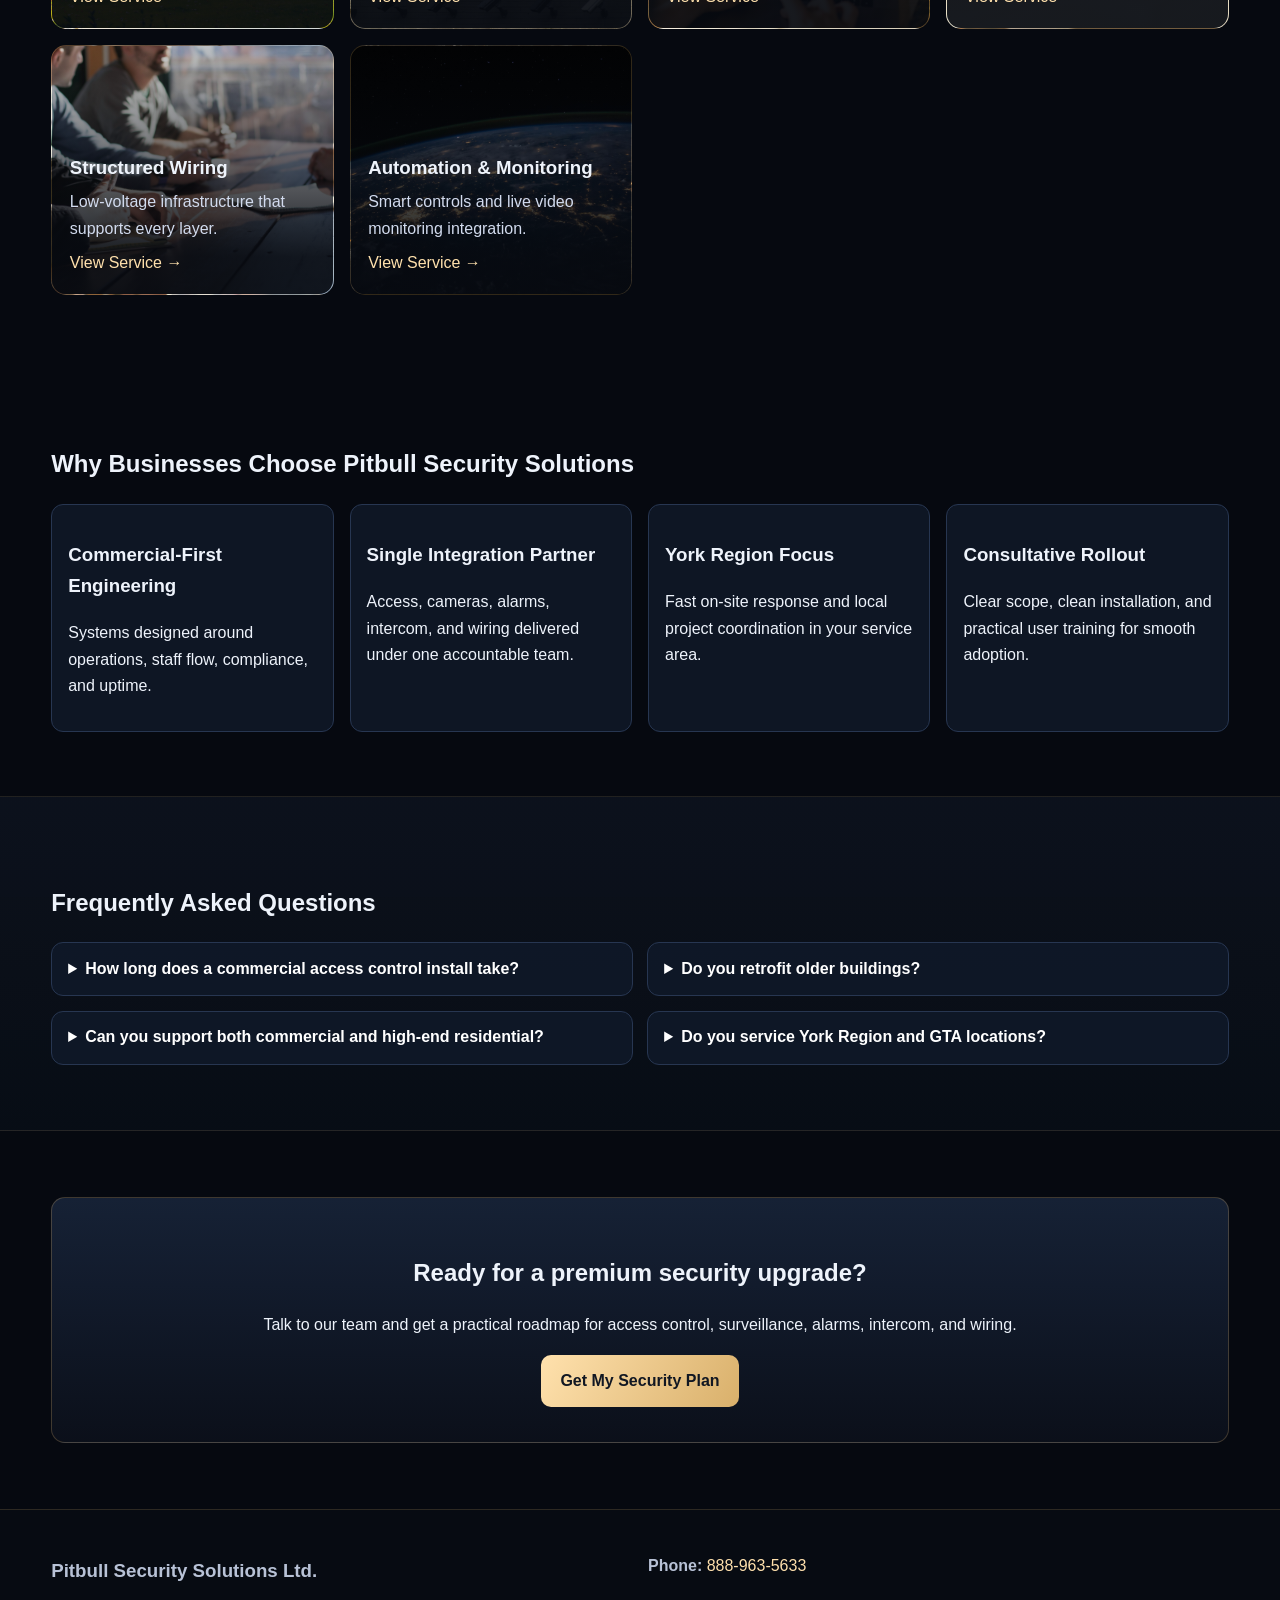
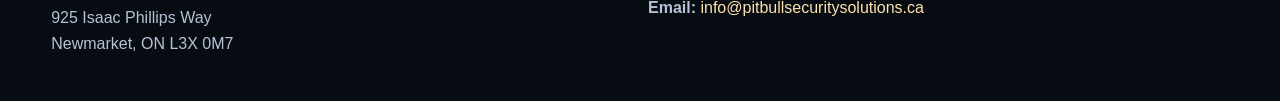
==== commit 48824629: "Refocus site messaging to Ontario-only geography and local SEO" ====
--- a/index.html
+++ b/index.html
@@ -1,5 +1,5 @@
 <!doctype html>
-<html lang="en-CA">
+<html lang="en">
 <head>
   <meta charset="UTF-8">
   <meta name="viewport" content="width=device-width, initial-scale=1.0">
@@ -9,8 +9,7 @@
   <meta name="robots" content="index,follow,max-snippet:-1,max-image-preview:large,max-video-preview:-1">
   <meta name="author" content="Pitbull Security Solutions Ltd.">
   <meta name="theme-color" content="#060910">
-  <meta property="og:locale" content="en_CA">
-  <meta property="og:title" content="Pitbull Security Solutions Ltd. | Premium Commercial Security Integration">
+    <meta property="og:title" content="Pitbull Security Solutions Ltd. | Premium Commercial Security Integration">
   <meta property="og:description" content="Access control-led security design with premium cameras, alarms, intercom, and structured wiring.">
   <meta property="og:type" content="website">
   <meta property="og:url" content="https://pitbullsecuritysolutions.ca/">
@@ -32,7 +31,7 @@
         "telephone":"+1-888-963-5633",
         "email":"info@pitbullsecuritysolutions.ca",
         "image":"https://images.unsplash.com/photo-1529078155058-5d716f45d604?auto=format&fit=crop&w=1600&q=80",
-        "address":{"@type":"PostalAddress","streetAddress":"925 Isaac Phillips Way","addressLocality":"Newmarket","addressRegion":"ON","postalCode":"L3X 0M7","addressCountry":"CA"},
+        "address":{"@type":"PostalAddress","streetAddress":"925 Isaac Phillips Way","addressLocality":"Newmarket","addressRegion":"ON","postalCode":"L3X 0M7"},
         "areaServed":["Newmarket","Aurora","Richmond Hill","East Gwillimbury","Bradford","Georgina","Keswick","Vaughan","Markham","Toronto","Mississauga","Brampton"],
         "serviceType":["Access Control","Card Access","Camera Systems","Video Surveillance","Alarm Systems","Intercom","Structured Wiring","Low-Voltage Wiring","Smart Home Automation","Automation Systems","Live Video Monitoring"]
       },
@@ -67,9 +66,10 @@
 <main>
   <section class="hero">
     <div class="container hero-content">
-      <p class="eyebrow">Commercial Security Experts • York Region</p>
+      <p class="eyebrow">Commercial Security Experts • Ontario (York Region + GTA)</p>
       <h1>Access Control First.<br>Enterprise Security Everywhere.</h1>
       <p>We engineer premium commercial security programs with integrated access control, camera systems, alarms, intercom, structured wiring, and smart monitoring.</p>
+      <p>Ontario-based deployments only, with strongest coverage in York Region and the GTA.</p>
       <div class="hero-actions">
         <a class="btn btn-primary" href="contact.html">Request Consultation</a>
         <a class="btn btn-secondary" href="tel:8889635633">Call 888-963-5633</a>
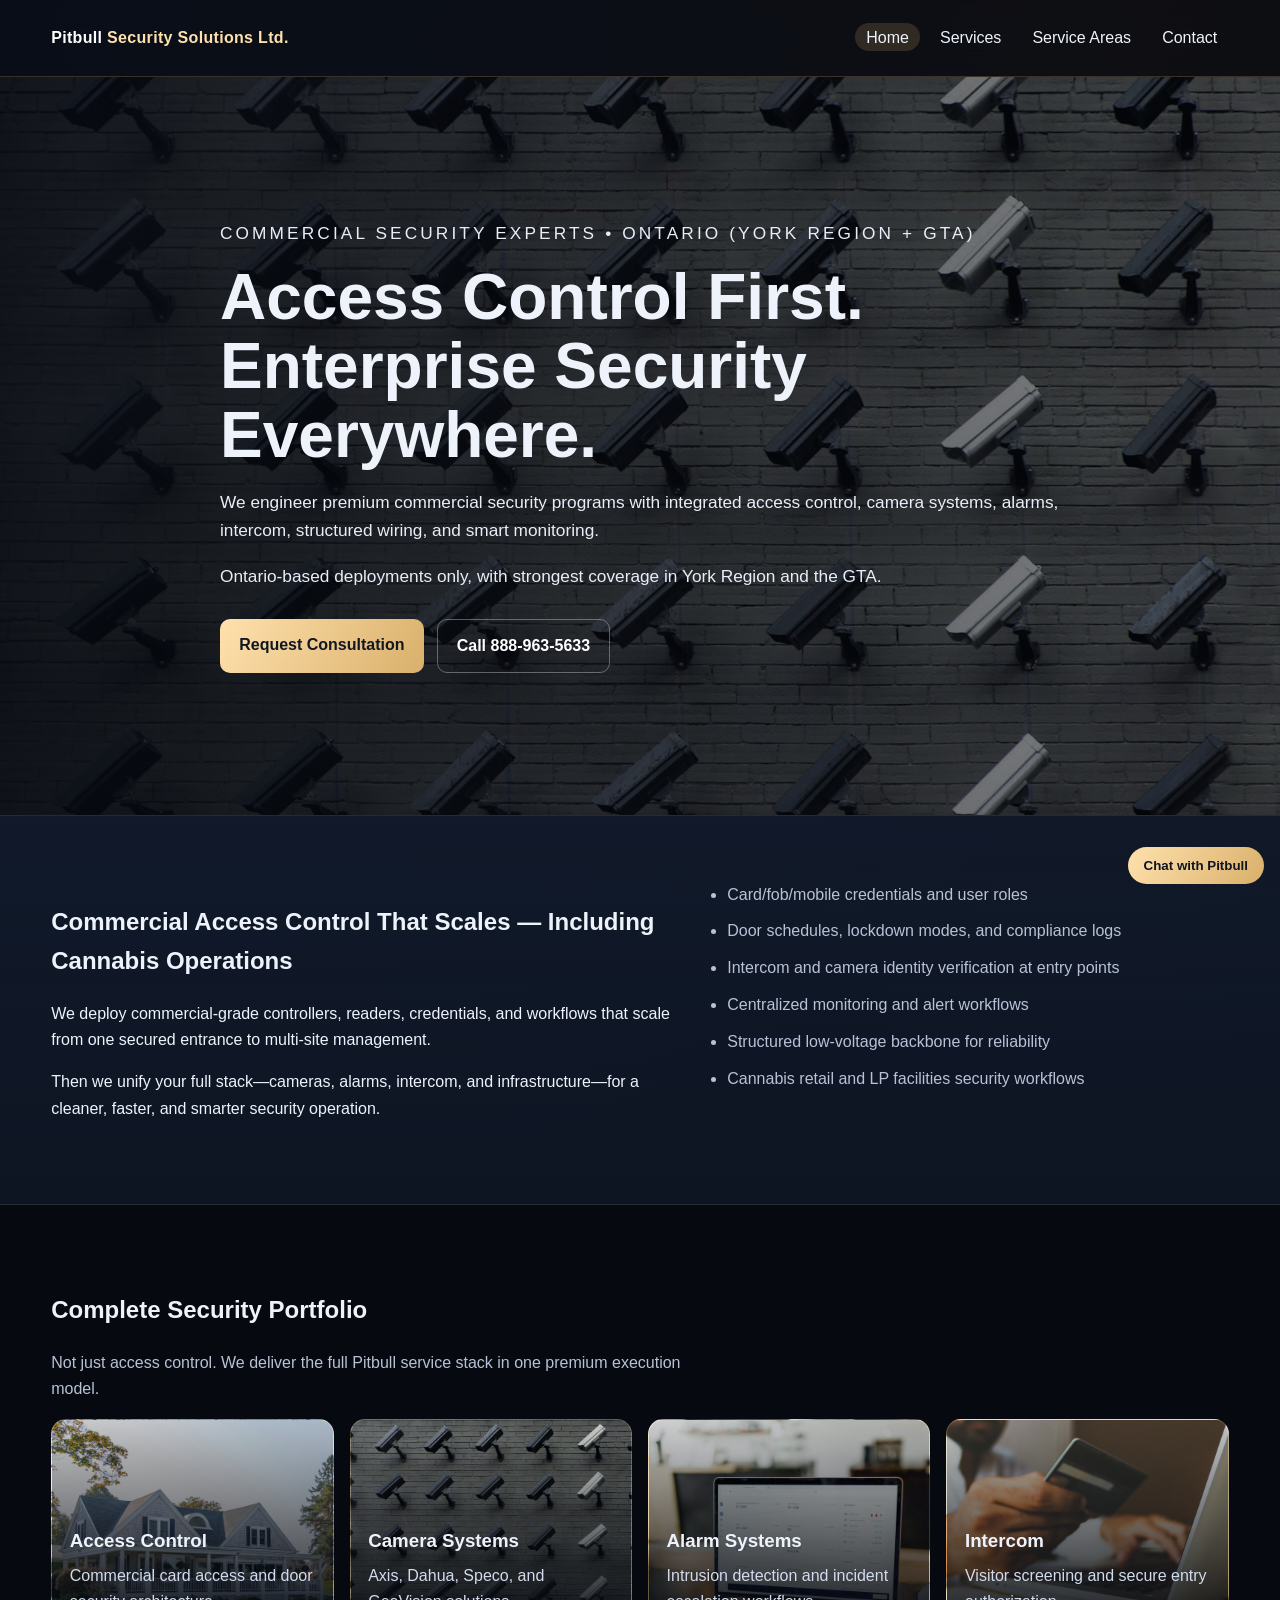
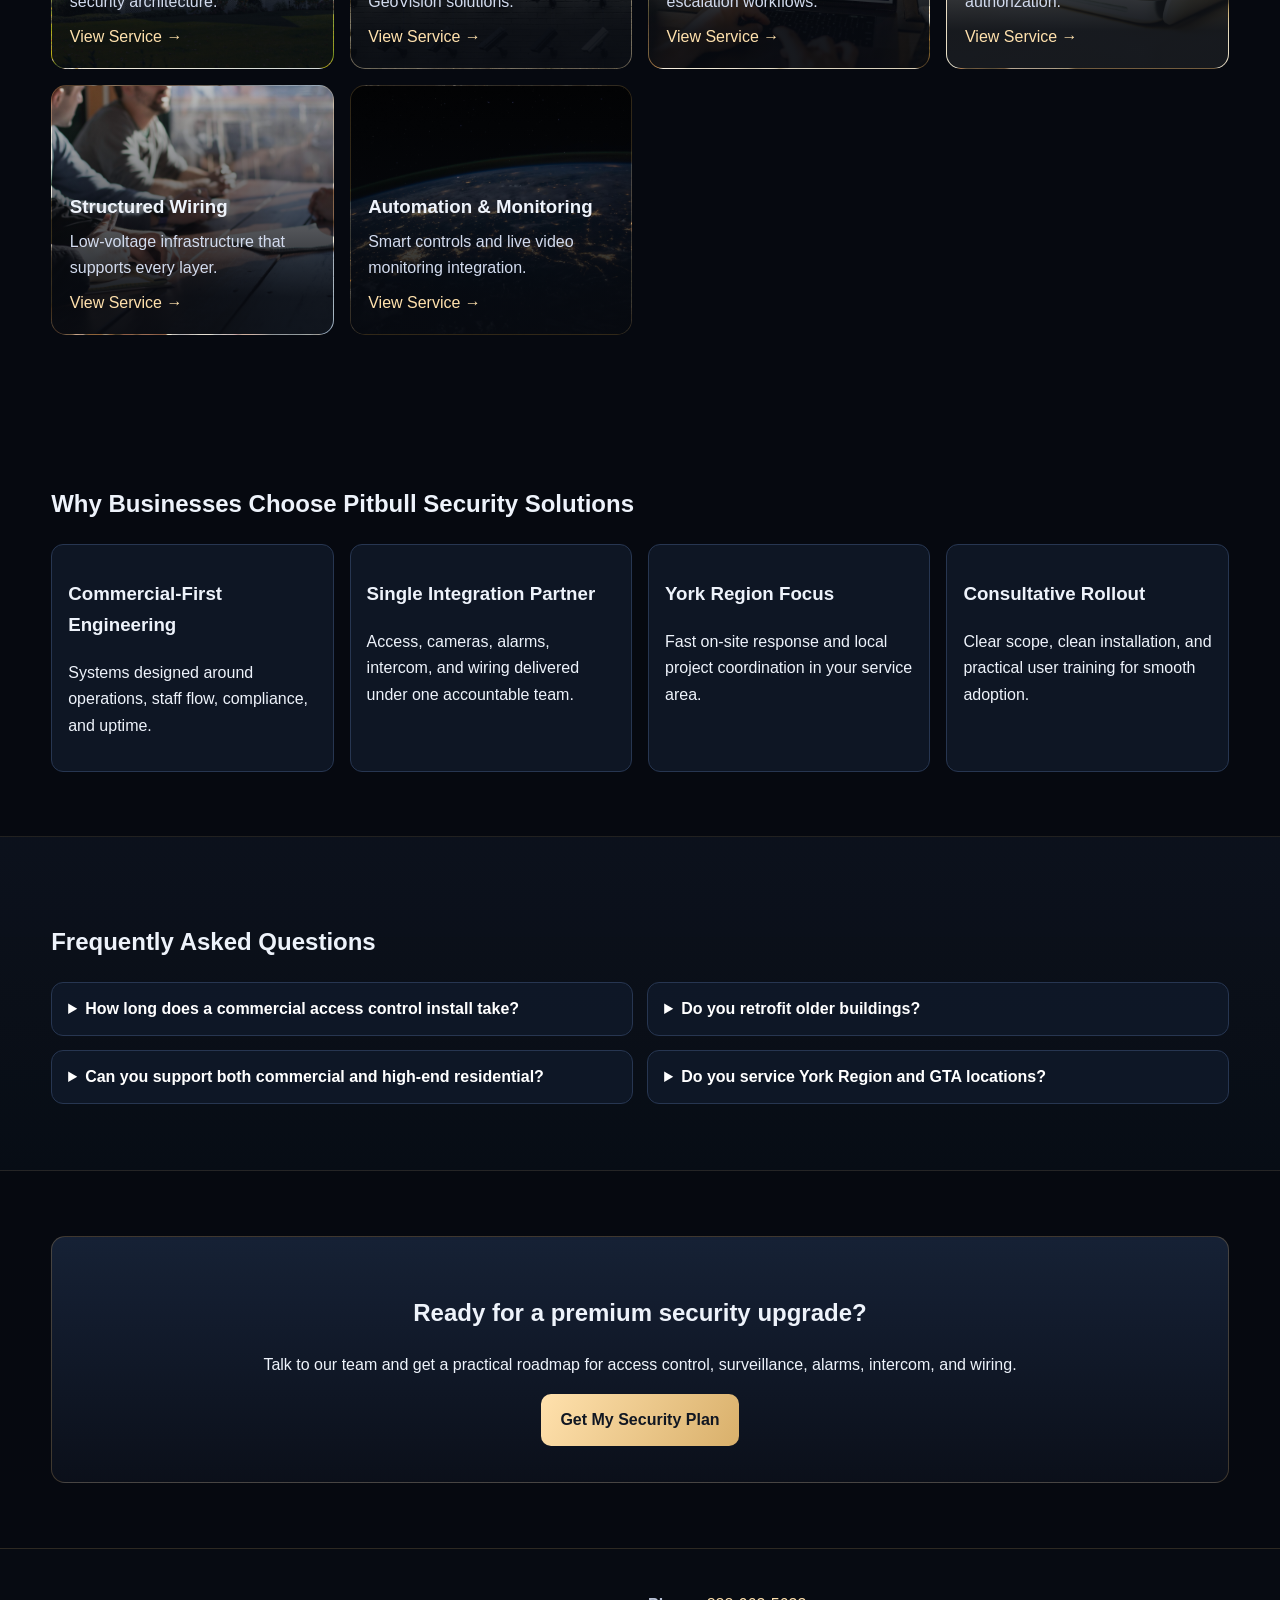
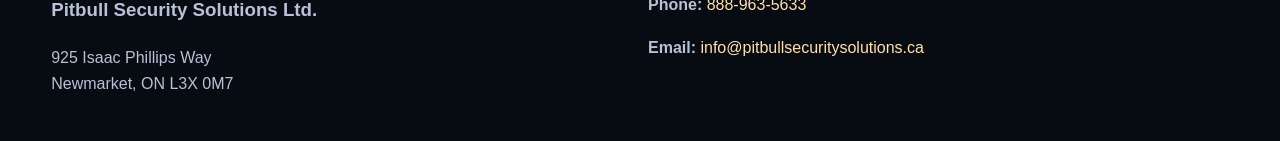
==== commit 3d159433: "Add cannabis vertical focus and brand-specific offerings across site" ====
--- a/index.html
+++ b/index.html
@@ -38,7 +38,7 @@
       {
         "@type":"FAQPage",
         "mainEntity":[
-          {"@type":"Question","name":"What types of properties do you secure?","acceptedAnswer":{"@type":"Answer","text":"We design and install security systems for offices, retail units, warehouses, mixed-use buildings, and high-end residential properties."}},
+          {"@type":"Question","name":"What types of properties do you secure?","acceptedAnswer":{"@type":"Answer","text":"We design and install security systems for offices, retail units, cannabis stores, production warehouses, factories, mixed-use buildings, and high-end residential properties."}},
           {"@type":"Question","name":"Can you combine access control, cameras, alarms, and intercom in one system?","acceptedAnswer":{"@type":"Answer","text":"Yes. Pitbull Security Solutions builds integrated security environments where access control, surveillance, alarms, and intercom work together under one strategy."}},
           {"@type":"Question","name":"Do you provide structured low-voltage wiring?","acceptedAnswer":{"@type":"Answer","text":"Yes. We install structured Cat6/Cat6A low-voltage wiring to support access control, camera systems, alarms, intercom, and future expansion."}},
           {"@type":"Question","name":"Which York Region and GTA areas do you serve?","acceptedAnswer":{"@type":"Answer","text":"We serve Newmarket, Aurora, Richmond Hill, East Gwillimbury, Bradford, Georgina/Keswick, Vaughan, and GTA project coverage including Toronto, Markham, Mississauga, and Brampton."}}
@@ -80,7 +80,7 @@
   <section class="section dark-panel">
     <div class="container two-col">
       <div>
-        <h2>Commercial Access Control That Scales</h2>
+        <h2>Commercial Access Control That Scales — Including Cannabis Operations</h2>
         <p>We deploy commercial-grade controllers, readers, credentials, and workflows that scale from one secured entrance to multi-site management.</p>
         <p>Then we unify your full stack—cameras, alarms, intercom, and infrastructure—for a cleaner, faster, and smarter security operation.</p>
       </div>
@@ -90,6 +90,7 @@
         <li>Intercom and camera identity verification at entry points</li>
         <li>Centralized monitoring and alert workflows</li>
         <li>Structured low-voltage backbone for reliability</li>
+        <li>Cannabis retail and LP facilities security workflows</li>
       </ul>
     </div>
   </section>
